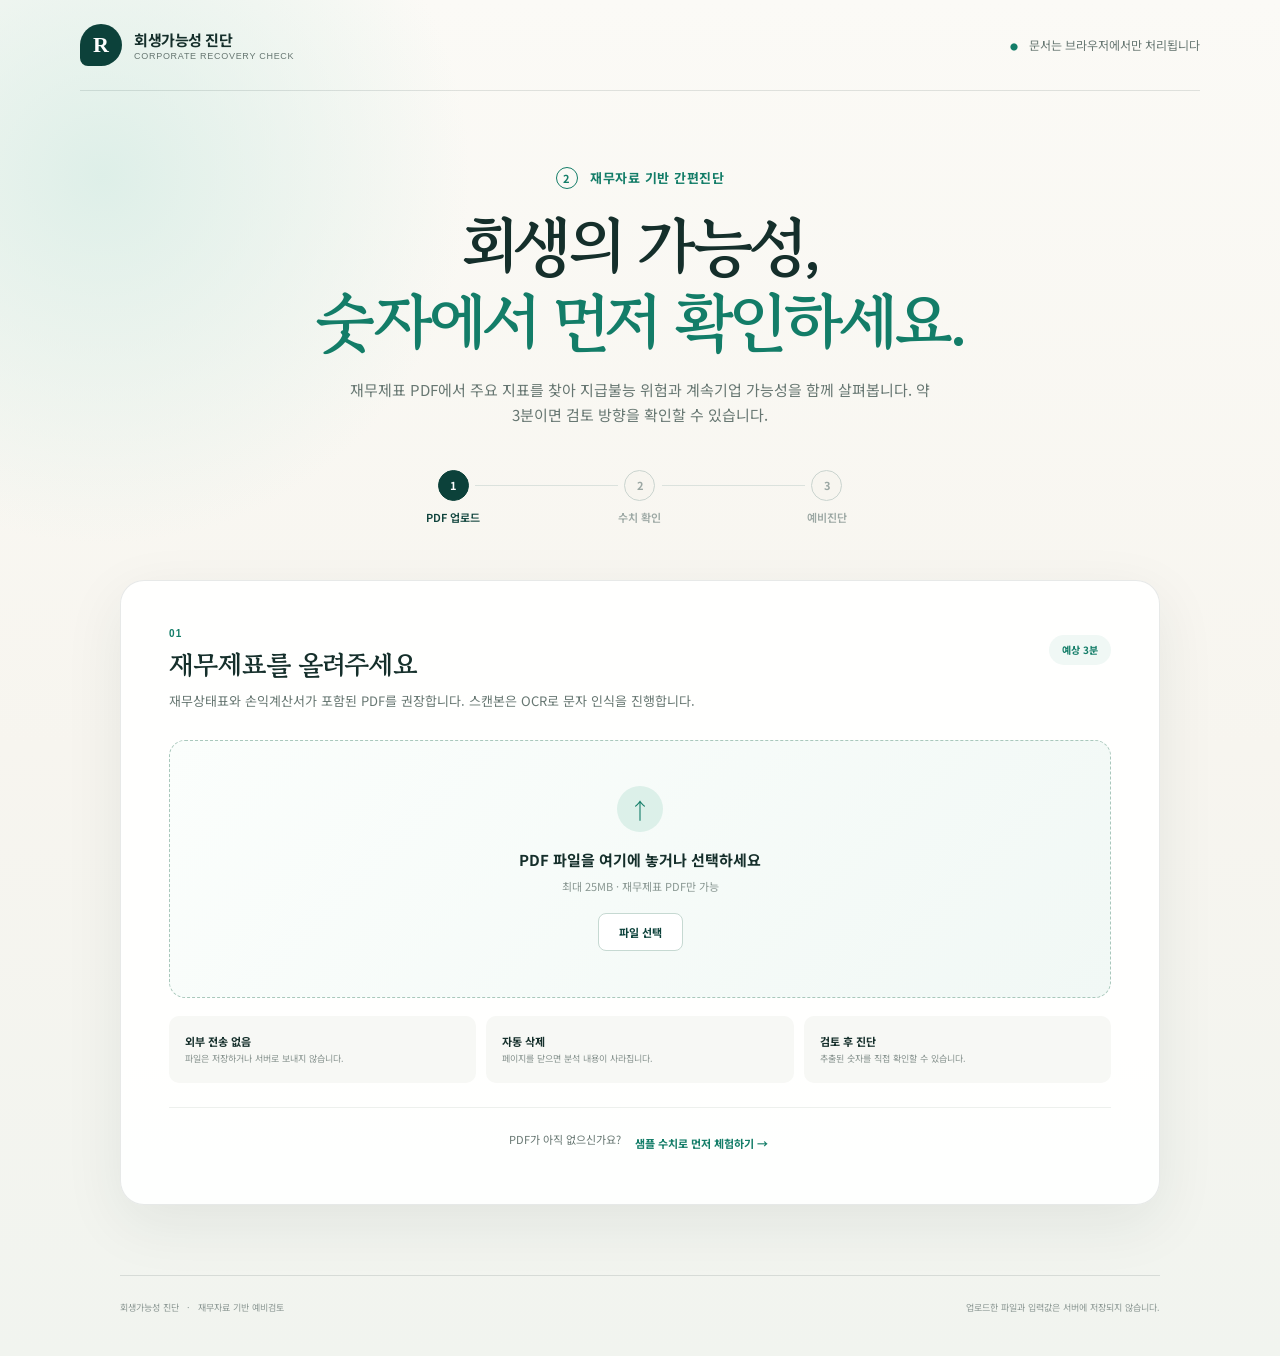
==== index.html @ b312f2a3 "Refresh PDF analyzer cache" ====
<!doctype html>
<html lang="ko">
  <head>
    <meta charset="UTF-8" />
    <meta name="viewport" content="width=device-width, initial-scale=1.0" />
    <meta
      name="description"
      content="재무제표 PDF를 브라우저에서 분석하고 법인회생 검토 필요성을 확인하는 예비진단 도구"
    />
    <meta name="color-scheme" content="light" />
    <title>법인회생 가능성 예비진단</title>
    <link rel="stylesheet" href="./styles.css" />
  </head>
  <body>
    <div class="site-shell">
      <header class="topbar">
        <a class="brand" href="#top" aria-label="법인회생 가능성 예비진단 처음으로">
          <span class="brand-mark" aria-hidden="true">R</span>
          <span>
            <strong>회생가능성 진단</strong>
            <small>Corporate Recovery Check</small>
          </span>
        </a>
        <div class="secure-note"><span aria-hidden="true">●</span> 문서는 브라우저에서만 처리됩니다</div>
      </header>

      <main id="top">
        <section class="hero" aria-labelledby="page-title">
          <div class="eyebrow"><span>2</span> 재무자료 기반 간편진단</div>
          <h1 id="page-title">회생의 가능성,<br /><em>숫자에서 먼저 확인하세요.</em></h1>
          <p>
            재무제표 PDF에서 주요 지표를 찾아 지급불능 위험과 계속기업 가능성을 함께 살펴봅니다.
            약 3분이면 검토 방향을 확인할 수 있습니다.
          </p>
          <ol class="steps" aria-label="진단 단계">
            <li class="active" data-step="1"><b>1</b><span>PDF 업로드</span></li>
            <li data-step="2"><b>2</b><span>수치 확인</span></li>
            <li data-step="3"><b>3</b><span>예비진단</span></li>
          </ol>
        </section>

        <section class="workspace-card" id="upload-section" aria-labelledby="upload-title">
          <div class="section-heading">
            <div>
              <span class="section-number">01</span>
              <h2 id="upload-title">재무제표를 올려주세요</h2>
            <p>재무상태표와 손익계산서가 포함된 PDF를 권장합니다. 스캔본은 OCR로 문자 인식을 진행합니다.</p>
            </div>
            <span class="time-chip">예상 3분</span>
          </div>

          <label class="dropzone" id="dropzone" for="pdf-file">
            <input id="pdf-file" type="file" accept="application/pdf,.pdf" />
            <span class="upload-icon" aria-hidden="true">↑</span>
            <strong>PDF 파일을 여기에 놓거나 선택하세요</strong>
            <span>최대 25MB · 재무제표 PDF만 가능</span>
            <span class="file-button">파일 선택</span>
          </label>

          <div class="upload-status" id="upload-status" role="status" aria-live="polite" hidden>
            <span class="status-icon" aria-hidden="true">✓</span>
            <div>
              <strong id="status-title">파일을 확인했습니다</strong>
              <span id="status-detail"></span>
            </div>
            <button class="text-button" id="remove-file" type="button">다시 선택</button>
          </div>

          <div class="privacy-row">
            <p><b>외부 전송 없음</b><span>파일은 저장하거나 서버로 보내지 않습니다.</span></p>
            <p><b>자동 삭제</b><span>페이지를 닫으면 분석 내용이 사라집니다.</span></p>
            <p><b>검토 후 진단</b><span>추출된 숫자를 직접 확인할 수 있습니다.</span></p>
          </div>

          <div class="sample-row">
            <span>PDF가 아직 없으신가요?</span>
            <button class="link-button" id="sample-button" type="button">샘플 수치로 먼저 체험하기 →</button>
          </div>
        </section>

        <section class="workspace-card verify-card" id="verify-section" aria-labelledby="verify-title" hidden>
          <div class="section-heading">
            <div>
              <span class="section-number">02</span>
              <h2 id="verify-title">추출된 수치를 확인해주세요</h2>
              <p>자동 추출은 표 구조에 따라 오차가 있을 수 있습니다. 결산서와 다른 값은 수정해주세요.</p>
            </div>
            <span class="review-chip">직접 수정 가능</span>
          </div>

          <form id="diagnosis-form">
            <div class="meta-grid">
              <label>
                <span>회사명 <small>(선택)</small></span>
                <input id="company-name" name="companyName" type="text" placeholder="예: 주식회사 새봄" />
              </label>
              <label>
                <span>기준연도</span>
                <input id="fiscal-year" name="fiscalYear" type="number" min="2000" max="2100" />
              </label>
              <label>
                <span>금액 단위</span>
                <select id="amount-unit" name="amountUnit">
                  <option value="1">원</option>
                  <option value="1000">천원</option>
                  <option value="1000000" selected>백만원</option>
                </select>
              </label>
            </div>

            <div class="form-section-title">
              <h3>핵심 재무정보</h3>
              <span>음수는 - 기호로 입력</span>
            </div>
            <div class="metric-grid">
              <label><span>유동자산</span><div class="amount-input"><input name="currentAssets" inputmode="decimal" placeholder="0" /><i>단위 적용</i></div></label>
              <label><span>유동부채</span><div class="amount-input"><input name="currentLiabilities" inputmode="decimal" placeholder="0" /><i>단위 적용</i></div></label>
              <label><span>자산총계</span><div class="amount-input"><input name="totalAssets" inputmode="decimal" placeholder="0" required /><i>단위 적용</i></div></label>
              <label><span>부채총계</span><div class="amount-input"><input name="totalLiabilities" inputmode="decimal" placeholder="0" required /><i>단위 적용</i></div></label>
              <label><span>매출액</span><div class="amount-input"><input name="revenue" inputmode="decimal" placeholder="0" required /><i>단위 적용</i></div></label>
              <label><span>영업이익(손실)</span><div class="amount-input"><input name="operatingProfit" inputmode="decimal" placeholder="0" /><i>단위 적용</i></div></label>
              <label><span>당기순이익(손실)</span><div class="amount-input"><input name="netIncome" inputmode="decimal" placeholder="0" /><i>단위 적용</i></div></label>
              <label><span>현금 및 현금성자산</span><div class="amount-input"><input name="cash" inputmode="decimal" placeholder="0" /><i>단위 적용</i></div></label>
              <label><span>이자비용</span><div class="amount-input"><input name="interestExpense" inputmode="decimal" placeholder="0" /><i>단위 적용</i></div></label>
              <label><span>영업활동 현금흐름</span><div class="amount-input"><input name="operatingCashFlow" inputmode="decimal" placeholder="0" /><i>단위 적용</i></div></label>
            </div>

            <div class="form-section-title situation-title">
              <h3>현재 상황</h3>
              <span>진단의 정확도를 높이는 항목입니다</span>
            </div>
            <div class="situation-grid">
              <fieldset>
                <legend>현재 영업을 계속하고 있나요?</legend>
                <div class="choice-pills">
                  <label><input type="radio" name="businessContinuing" value="yes" checked /><span>예</span></label>
                  <label><input type="radio" name="businessContinuing" value="no" /><span>아니오</span></label>
                </div>
              </fieldset>
              <fieldset>
                <legend>최근 3개월 내 연체가 있나요?</legend>
                <div class="choice-pills">
                  <label><input type="radio" name="arrears" value="no" checked /><span>없음</span></label>
                  <label><input type="radio" name="arrears" value="yes" /><span>있음</span></label>
                </div>
              </fieldset>
              <fieldset>
                <legend>가압류·강제집행이 진행 중인가요?</legend>
                <div class="choice-pills">
                  <label><input type="radio" name="attachment" value="no" checked /><span>아니오</span></label>
                  <label><input type="radio" name="attachment" value="yes" /><span>예</span></label>
                </div>
              </fieldset>
              <fieldset>
                <legend>국세·지방세 체납이 있나요?</legend>
                <div class="choice-pills">
                  <label><input type="radio" name="taxArrears" value="no" checked /><span>없음</span></label>
                  <label><input type="radio" name="taxArrears" value="yes" /><span>있음</span></label>
                </div>
              </fieldset>
            </div>

            <div class="form-actions">
              <p><b>안내</b> 필수값은 자산총계, 부채총계, 매출액입니다.</p>
              <button class="primary-button" type="submit">예비진단 결과 보기 <span>→</span></button>
            </div>
          </form>
        </section>

        <section class="result-section" id="result-section" aria-labelledby="result-title" hidden>
          <div class="result-hero">
            <div class="result-copy">
              <span class="result-kicker" id="result-kicker">예비진단 완료</span>
              <h2 id="result-title">회생절차 검토 가치가 <em>높습니다</em></h2>
              <p id="result-summary"></p>
              <div class="result-flags" id="result-flags"></div>
            </div>
            <div class="score-ring" id="score-ring" aria-label="종합 검토지수">
              <span><b id="fit-score">0</b><i>/ 100</i></span>
              <small>종합 검토지수</small>
            </div>
          </div>

          <div class="result-grid">
            <article class="result-card axis-card">
              <div class="card-title"><span>01</span><h3>진단 축</h3></div>
              <div class="axis-list">
                <div><p><span>지급불능 위험</span><b id="distress-value">0</b></p><i><span id="distress-bar"></span></i></div>
                <div><p><span>계속기업 가능성</span><b id="viability-value">0</b></p><i><span id="viability-bar"></span></i></div>
                <div><p><span>구조조정 여력</span><b id="restructure-value">0</b></p><i><span id="restructure-bar"></span></i></div>
              </div>
            </article>

            <article class="result-card ratio-card">
              <div class="card-title"><span>02</span><h3>핵심 재무비율</h3></div>
              <dl>
                <div><dt>유동비율</dt><dd id="current-ratio">-</dd></div>
                <div><dt>부채비율</dt><dd id="debt-ratio">-</dd></div>
                <div><dt>영업이익률</dt><dd id="operating-margin">-</dd></div>
                <div><dt>이자보상배율</dt><dd id="interest-coverage">-</dd></div>
              </dl>
            </article>

            <article class="result-card findings-card">
              <div class="card-title"><span>03</span><h3>주요 판단 근거</h3></div>
              <ul id="findings-list"></ul>
            </article>
          </div>

          <article class="next-step-card">
            <div>
              <span class="section-number">NEXT</span>
              <h3>지금 준비하면 좋은 자료</h3>
              <p>전문가 상담 전 아래 자료를 정리하면 회생 가능성과 자금계획을 더 빠르게 검토할 수 있습니다.</p>
            </div>
            <ol>
              <li><b>01</b><span><strong>최근 3개년 재무자료</strong>재무제표·부가세 신고자료</span></li>
              <li><b>02</b><span><strong>채권자 및 담보 목록</strong>금융기관·상거래채무·체납</span></li>
              <li><b>03</b><span><strong>향후 13주 자금계획</strong>예상 매출·필수비용·상환일정</span></li>
            </ol>
          </article>

          <div class="result-actions">
            <button class="secondary-button" id="restart-button" type="button">처음부터 다시 진단</button>
            <button class="primary-button" id="print-button" type="button">결과 인쇄·PDF 저장 <span>↗</span></button>
          </div>

          <div class="disclaimer">
            <b>꼭 확인해주세요</b>
            <p>
              본 결과는 입력된 재무정보를 정량 기준으로 해석한 예비진단이며, 법원의 회생절차 개시·인가 가능성을
              보장하거나 법률·회계 자문을 대신하지 않습니다. 실제 신청 전에는 변호사·회계사 등 전문가가 채무구조,
              담보권, 현금흐름, 청산가치와 계속기업가치를 종합 검토해야 합니다.
            </p>
          </div>
        </section>
      </main>

      <footer>
        <p>회생가능성 진단 <span>·</span> 재무자료 기반 예비검토</p>
        <p>업로드한 파일과 입력값은 서버에 저장되지 않습니다.</p>
      </footer>
    </div>

    <script type="module" src="./app.js?v=20260806-2"></script>
  </body>
</html>
---- styles.css ----
@import url("https://fonts.googleapis.com/css2?family=Gowun+Batang:wght@700&family=Noto+Sans+KR:wght@400;500;600;700&display=swap");

:root {
  --ink: #152f2b;
  --deep: #0c413a;
  --green: #137d68;
  --mint: #dcf0e9;
  --mint-light: #f0f8f5;
  --paper: #f7f5ef;
  --white: #fff;
  --line: #dbe2dd;
  --muted: #677772;
  --warm: #d7a461;
  --danger: #c85347;
  --shadow: 0 18px 60px rgba(23, 56, 49, 0.08);
}

* { box-sizing: border-box; }
html { scroll-behavior: smooth; }
body {
  margin: 0;
  color: var(--ink);
  background:
    radial-gradient(circle at 8% 13%, rgba(219, 238, 231, 0.9), transparent 23rem),
    linear-gradient(180deg, #fbfaf6 0%, var(--paper) 55%, #f1f4ef 100%);
  font-family: "Noto Sans KR", system-ui, sans-serif;
  line-height: 1.65;
  -webkit-font-smoothing: antialiased;
}
button, input, select { font: inherit; }
button { color: inherit; }
button, label[for] { -webkit-tap-highlight-color: transparent; }
.site-shell { overflow: hidden; }
.topbar {
  width: min(1120px, calc(100% - 40px));
  margin: 0 auto;
  padding: 24px 0;
  display: flex;
  justify-content: space-between;
  align-items: center;
  border-bottom: 1px solid rgba(21, 47, 43, 0.12);
}
.brand { color: inherit; display: flex; align-items: center; gap: 12px; text-decoration: none; }
.brand-mark {
  width: 42px; height: 42px; display: grid; place-items: center;
  background: var(--deep); color: white; border-radius: 50% 50% 50% 8px;
  font: 700 22px/1 Georgia, serif;
}
.brand strong, .brand small { display: block; }
.brand strong { font-size: 15px; letter-spacing: -0.03em; }
.brand small { margin-top: -2px; color: var(--muted); font: 500 9px/1.2 Arial, sans-serif; letter-spacing: 0.08em; text-transform: uppercase; }
.secure-note { color: var(--muted); font-size: 12px; }
.secure-note span { color: var(--green); font-size: 8px; margin-right: 8px; }
main { width: min(1040px, calc(100% - 40px)); margin: 0 auto; }
.hero { padding: 76px 0 54px; text-align: center; }
.eyebrow { color: var(--green); font-size: 13px; font-weight: 700; letter-spacing: 0.04em; }
.eyebrow span { display: inline-grid; place-items: center; width: 22px; height: 22px; margin-right: 8px; border: 1px solid var(--green); border-radius: 50%; font-size: 11px; }
.hero h1 { margin: 18px 0 20px; font: 700 clamp(38px, 6vw, 64px)/1.18 "Gowun Batang", Georgia, serif; letter-spacing: -0.055em; }
.hero h1 em { color: var(--green); font-style: normal; }
.hero > p { max-width: 620px; margin: 0 auto; color: var(--muted); font-size: 15px; word-break: keep-all; }
.steps { max-width: 560px; margin: 42px auto 0; padding: 0; display: grid; grid-template-columns: repeat(3, 1fr); list-style: none; }
.steps li { position: relative; display: flex; flex-direction: column; align-items: center; gap: 7px; color: #9ba7a3; font-size: 11px; font-weight: 600; }
.steps li:not(:last-child)::after { content: ""; position: absolute; top: 15px; left: calc(50% + 22px); width: calc(100% - 44px); height: 1px; background: var(--line); }
.steps b { width: 31px; height: 31px; z-index: 1; display: grid; place-items: center; border: 1px solid #cad4cf; border-radius: 50%; background: var(--paper); font-size: 11px; }
.steps li.active { color: var(--deep); }
.steps li.active b, .steps li.complete b { border-color: var(--deep); background: var(--deep); color: white; }
.steps li.complete::after { background: var(--green); }
.workspace-card { margin-bottom: 32px; padding: 48px; border: 1px solid rgba(21, 47, 43, 0.1); border-radius: 24px; background: rgba(255,255,255,0.92); box-shadow: var(--shadow); }
.section-heading { margin-bottom: 28px; display: flex; align-items: flex-start; justify-content: space-between; gap: 24px; }
.section-number { display: block; margin-bottom: 8px; color: var(--green); font: 700 10px/1 Arial, sans-serif; letter-spacing: 0.12em; }
.section-heading h2 { margin: 0; font: 700 27px/1.35 "Gowun Batang", Georgia, serif; letter-spacing: -0.04em; }
.section-heading p { margin: 7px 0 0; color: var(--muted); font-size: 13px; }
.time-chip, .review-chip { flex: none; margin-top: 6px; padding: 7px 13px; border-radius: 999px; color: var(--green); background: var(--mint-light); font-size: 10px; font-weight: 700; }
.dropzone { min-height: 258px; display: flex; flex-direction: column; align-items: center; justify-content: center; border: 1.5px dashed #a9c8bc; border-radius: 16px; background: linear-gradient(135deg, #fbfefc, #f1f8f5); cursor: pointer; transition: .2s ease; }
.dropzone:hover, .dropzone.dragging { border-color: var(--green); background: var(--mint-light); transform: translateY(-2px); }
.dropzone input { position: absolute; width: 1px; height: 1px; opacity: 0; }
.upload-icon { width: 46px; height: 46px; display: grid; place-items: center; margin-bottom: 16px; border-radius: 50%; color: var(--green); background: var(--mint); font-size: 22px; font-weight: 300; }
.dropzone strong { font-size: 15px; }
.dropzone > span:nth-of-type(2) { margin-top: 4px; color: #899792; font-size: 11px; }
.file-button { margin-top: 18px; padding: 9px 20px; border: 1px solid #c6d9d2; border-radius: 8px; background: white; color: var(--deep); font-size: 11px; font-weight: 700; }
.upload-status { min-height: 86px; padding: 18px 20px; display: flex; align-items: center; gap: 14px; border: 1px solid #bad7cc; border-radius: 14px; background: var(--mint-light); }
.status-icon { width: 34px; height: 34px; display: grid; place-items: center; flex: none; border-radius: 50%; background: var(--green); color: white; }
.upload-status div { min-width: 0; flex: 1; }
.upload-status strong, .upload-status span { display: block; }
.upload-status strong { font-size: 13px; }
.upload-status span { overflow: hidden; margin-top: 2px; color: var(--muted); font-size: 11px; text-overflow: ellipsis; white-space: nowrap; }
.text-button, .link-button { padding: 4px; border: 0; background: transparent; cursor: pointer; font-size: 11px; font-weight: 700; }
.text-button { color: var(--muted); text-decoration: underline; }
.link-button { color: var(--green); }
.privacy-row { margin-top: 18px; display: grid; grid-template-columns: repeat(3, 1fr); gap: 10px; }
.privacy-row p { margin: 0; padding: 16px; border-radius: 10px; background: #f7f8f5; }
.privacy-row b, .privacy-row span { display: block; }
.privacy-row b { font-size: 11px; }
.privacy-row span { margin-top: 2px; color: #84908c; font-size: 9px; }
.sample-row { margin-top: 24px; padding-top: 22px; display: flex; justify-content: center; gap: 10px; border-top: 1px solid #edf0ed; color: var(--muted); font-size: 11px; }
.verify-card { padding-bottom: 38px; }
.meta-grid { display: grid; grid-template-columns: 1.5fr .7fr .8fr; gap: 14px; }
form label > span, .meta-grid label > span { display: block; margin-bottom: 7px; font-size: 11px; font-weight: 700; }
form label small { color: #a1aaa6; font-weight: 400; }
input[type="text"], input[type="number"], input[inputmode="decimal"], select { width: 100%; height: 46px; padding: 0 13px; border: 1px solid var(--line); border-radius: 9px; outline: none; background: white; color: var(--ink); font-size: 13px; transition: .15s ease; }
input:focus, select:focus { border-color: var(--green); box-shadow: 0 0 0 3px rgba(19,125,104,.1); }
.form-section-title { margin: 34px 0 16px; display: flex; align-items: baseline; justify-content: space-between; border-bottom: 1px solid #e9eeea; }
.form-section-title h3 { margin: 0 0 11px; font-size: 14px; }
.form-section-title span { color: #8d9995; font-size: 9px; }
.metric-grid { display: grid; grid-template-columns: repeat(2, 1fr); gap: 13px 18px; }
.amount-input { position: relative; }
.amount-input input { padding-right: 64px; text-align: right; }
.amount-input i { position: absolute; top: 15px; right: 11px; color: #9ba6a2; font-size: 8px; font-style: normal; pointer-events: none; }
.situation-title { margin-top: 38px; }
.situation-grid { display: grid; grid-template-columns: repeat(2, 1fr); gap: 12px; }
fieldset { margin: 0; padding: 15px 16px; border: 1px solid var(--line); border-radius: 11px; }
legend { padding: 0 5px; font-size: 10px; font-weight: 700; }
.choice-pills { display: grid; grid-template-columns: repeat(2, 1fr); gap: 7px; }
.choice-pills label { cursor: pointer; }
.choice-pills input { position: absolute; opacity: 0; pointer-events: none; }
.choice-pills span { margin: 0; padding: 7px 10px; border-radius: 7px; background: #f4f6f3; color: var(--muted); font-size: 9px; text-align: center; }
.choice-pills input:checked + span { background: var(--mint); color: var(--deep); box-shadow: inset 0 0 0 1px #a8cfc0; }
.form-actions { margin-top: 32px; padding-top: 24px; display: flex; align-items: center; justify-content: space-between; gap: 20px; border-top: 1px solid #e8ece9; }
.form-actions p { margin: 0; color: var(--muted); font-size: 9px; }
.form-actions p b { color: var(--green); margin-right: 5px; }
.primary-button, .secondary-button { min-height: 48px; padding: 0 24px; border-radius: 9px; cursor: pointer; font-size: 12px; font-weight: 700; transition: .18s ease; }
.primary-button { border: 0; background: var(--deep); color: white; box-shadow: 0 8px 20px rgba(12,65,58,.18); }
.primary-button:hover { background: #07564b; transform: translateY(-1px); }
.primary-button span { margin-left: 10px; }
.secondary-button { border: 1px solid #bdcac5; background: white; color: var(--deep); }
.result-section { margin: 64px 0 40px; }
.result-hero { min-height: 340px; padding: 55px 66px; display: flex; align-items: center; justify-content: space-between; gap: 36px; border-radius: 24px 24px 0 0; background: var(--deep); color: white; box-shadow: var(--shadow); }
.result-copy { max-width: 590px; }
.result-kicker { color: #91cdbd; font-size: 10px; font-weight: 700; letter-spacing: .12em; }
.result-copy h2 { margin: 13px 0 14px; font: 700 clamp(30px, 5vw, 45px)/1.3 "Gowun Batang", Georgia, serif; letter-spacing: -.045em; }
.result-copy h2 em { color: #9ed9c7; font-style: normal; }
.result-copy > p { margin: 0; color: #c6d9d4; font-size: 13px; word-break: keep-all; }
.result-flags { margin-top: 20px; display: flex; flex-wrap: wrap; gap: 7px; }
.result-flags span { padding: 6px 10px; border: 1px solid rgba(255,255,255,.18); border-radius: 999px; color: #e2eeeb; font-size: 9px; }
.score-ring { --score: 0; position: relative; width: 152px; height: 152px; display: grid; place-items: center; flex: none; border-radius: 50%; background: conic-gradient(#9ed9c7 calc(var(--score) * 1%), rgba(255,255,255,.12) 0); }
.score-ring::before { content: ""; position: absolute; inset: 10px; border-radius: 50%; background: var(--deep); }
.score-ring span, .score-ring small { position: absolute; z-index: 1; }
.score-ring span { top: 49px; }
.score-ring b { font: 700 36px/1 Arial, sans-serif; }
.score-ring i { color: #9bb8b1; font-size: 10px; font-style: normal; }
.score-ring small { bottom: 37px; color: #9bb8b1; font-size: 8px; }
.result-grid { display: grid; grid-template-columns: 1.1fr .9fr 1.2fr; border: 1px solid var(--line); border-top: 0; border-radius: 0 0 20px 20px; background: white; overflow: hidden; }
.result-card { min-height: 285px; padding: 32px; }
.result-card + .result-card { border-left: 1px solid var(--line); }
.card-title { display: flex; align-items: center; gap: 10px; margin-bottom: 27px; }
.card-title > span { color: var(--green); font: 700 9px/1 Arial, sans-serif; }
.card-title h3 { margin: 0; font-size: 13px; }
.axis-list { display: grid; gap: 20px; }
.axis-list p { margin: 0 0 6px; display: flex; justify-content: space-between; font-size: 10px; }
.axis-list p b { font-size: 11px; }
.axis-list > div > i { height: 5px; display: block; overflow: hidden; border-radius: 999px; background: #edf1ee; }
.axis-list > div > i span { width: 0; height: 100%; display: block; border-radius: inherit; background: var(--green); transition: width .65s ease; }
.ratio-card dl { margin: 0; }
.ratio-card dl div { padding: 10px 0; display: flex; align-items: baseline; justify-content: space-between; border-bottom: 1px solid #edf0ed; }
.ratio-card dt { color: var(--muted); font-size: 9px; }
.ratio-card dd { margin: 0; font: 700 13px/1 Arial, sans-serif; }
.findings-card ul { margin: 0; padding: 0; display: grid; gap: 13px; list-style: none; }
.findings-card li { position: relative; padding-left: 19px; color: var(--muted); font-size: 10px; line-height: 1.55; word-break: keep-all; }
.findings-card li::before { content: ""; position: absolute; top: 6px; left: 0; width: 8px; height: 8px; border-radius: 50%; background: var(--mint); box-shadow: inset 0 0 0 2px var(--green); }
.findings-card li.risk::before { background: #f7dfdb; box-shadow: inset 0 0 0 2px var(--danger); }
.next-step-card { margin-top: 24px; padding: 34px 40px; display: grid; grid-template-columns: .9fr 1.4fr; gap: 36px; align-items: center; border: 1px solid #d9e5df; border-radius: 16px; background: var(--mint-light); }
.next-step-card h3 { margin: 0; font: 700 21px/1.4 "Gowun Batang", Georgia, serif; }
.next-step-card p { margin: 7px 0 0; color: var(--muted); font-size: 9px; }
.next-step-card ol { margin: 0; padding: 0; display: grid; grid-template-columns: repeat(3, 1fr); gap: 8px; list-style: none; }
.next-step-card li { min-height: 96px; padding: 14px; border-radius: 10px; background: white; }
.next-step-card li > b { display: block; margin-bottom: 9px; color: var(--green); font: 700 8px/1 Arial, sans-serif; }
.next-step-card li strong, .next-step-card li span { display: block; }
.next-step-card li strong { margin-bottom: 2px; font-size: 9px; }
.next-step-card li span { color: var(--muted); font-size: 8px; }
.result-actions { margin-top: 22px; display: flex; justify-content: flex-end; gap: 9px; }
.disclaimer { margin-top: 26px; padding: 18px 22px; display: flex; align-items: flex-start; gap: 18px; border-top: 1px solid #dfe5e1; color: #7c8884; }
.disclaimer b { flex: none; color: var(--ink); font-size: 9px; }
.disclaimer p { margin: 0; font-size: 8px; line-height: 1.8; }
footer { width: min(1040px, calc(100% - 40px)); margin: 70px auto 0; padding: 25px 0 40px; display: flex; justify-content: space-between; border-top: 1px solid rgba(21,47,43,.12); color: #8a9692; font-size: 9px; }
footer p { margin: 0; } footer span { margin: 0 5px; }
[hidden] { display: none !important; }

@media (max-width: 800px) {
  .workspace-card { padding: 32px 24px; }
  .privacy-row { grid-template-columns: 1fr; }
  .meta-grid { grid-template-columns: 1fr 1fr; }
  .meta-grid label:first-child { grid-column: 1 / -1; }
  .result-hero { padding: 42px 34px; }
  .result-grid { grid-template-columns: 1fr; }
  .result-card { min-height: 0; }
  .result-card + .result-card { border-left: 0; border-top: 1px solid var(--line); }
  .next-step-card { grid-template-columns: 1fr; }
}

@media (max-width: 560px) {
  .topbar, main, footer { width: min(100% - 28px, 1040px); }
  .topbar { padding: 17px 0; }
  .secure-note { display: none; }
  .hero { padding: 52px 0 36px; }
  .hero h1 { font-size: 37px; }
  .hero > p { font-size: 13px; }
  .steps { margin-top: 32px; }
  .workspace-card { padding: 28px 18px; border-radius: 17px; }
  .section-heading { display: block; }
  .time-chip, .review-chip { display: inline-block; margin-top: 13px; }
  .dropzone { min-height: 235px; padding: 20px; text-align: center; }
  .sample-row { display: block; text-align: center; }
  .sample-row span, .sample-row button { display: block; margin: 4px auto; }
  .meta-grid, .metric-grid, .situation-grid { grid-template-columns: 1fr; }
  .meta-grid label:first-child { grid-column: auto; }
  .form-section-title { display: block; }
  .form-section-title span { display: block; margin: -6px 0 10px; }
  .form-actions { display: block; }
  .form-actions .primary-button { width: 100%; margin-top: 18px; }
  .result-section { margin-top: 45px; }
  .result-hero { padding: 38px 25px; display: block; border-radius: 17px 17px 0 0; }
  .score-ring { width: 132px; height: 132px; margin: 30px auto 0; }
  .score-ring span { top: 41px; }
  .score-ring small { bottom: 30px; }
  .next-step-card { padding: 26px 21px; }
  .next-step-card ol { grid-template-columns: 1fr; }
  .result-actions { flex-direction: column-reverse; }
  .result-actions button { width: 100%; }
  .disclaimer { display: block; }
  .disclaimer p { margin-top: 6px; }
  footer { display: block; text-align: center; }
  footer p + p { margin-top: 4px; }
}

@media print {
  body { background: white; }
  .topbar, .hero, #upload-section, #verify-section, .result-actions, footer { display: none !important; }
  main { width: 100%; }
  .result-section { margin: 0; }
  .result-hero, .result-card, .next-step-card { break-inside: avoid; }
  .result-hero { print-color-adjust: exact; -webkit-print-color-adjust: exact; }
}
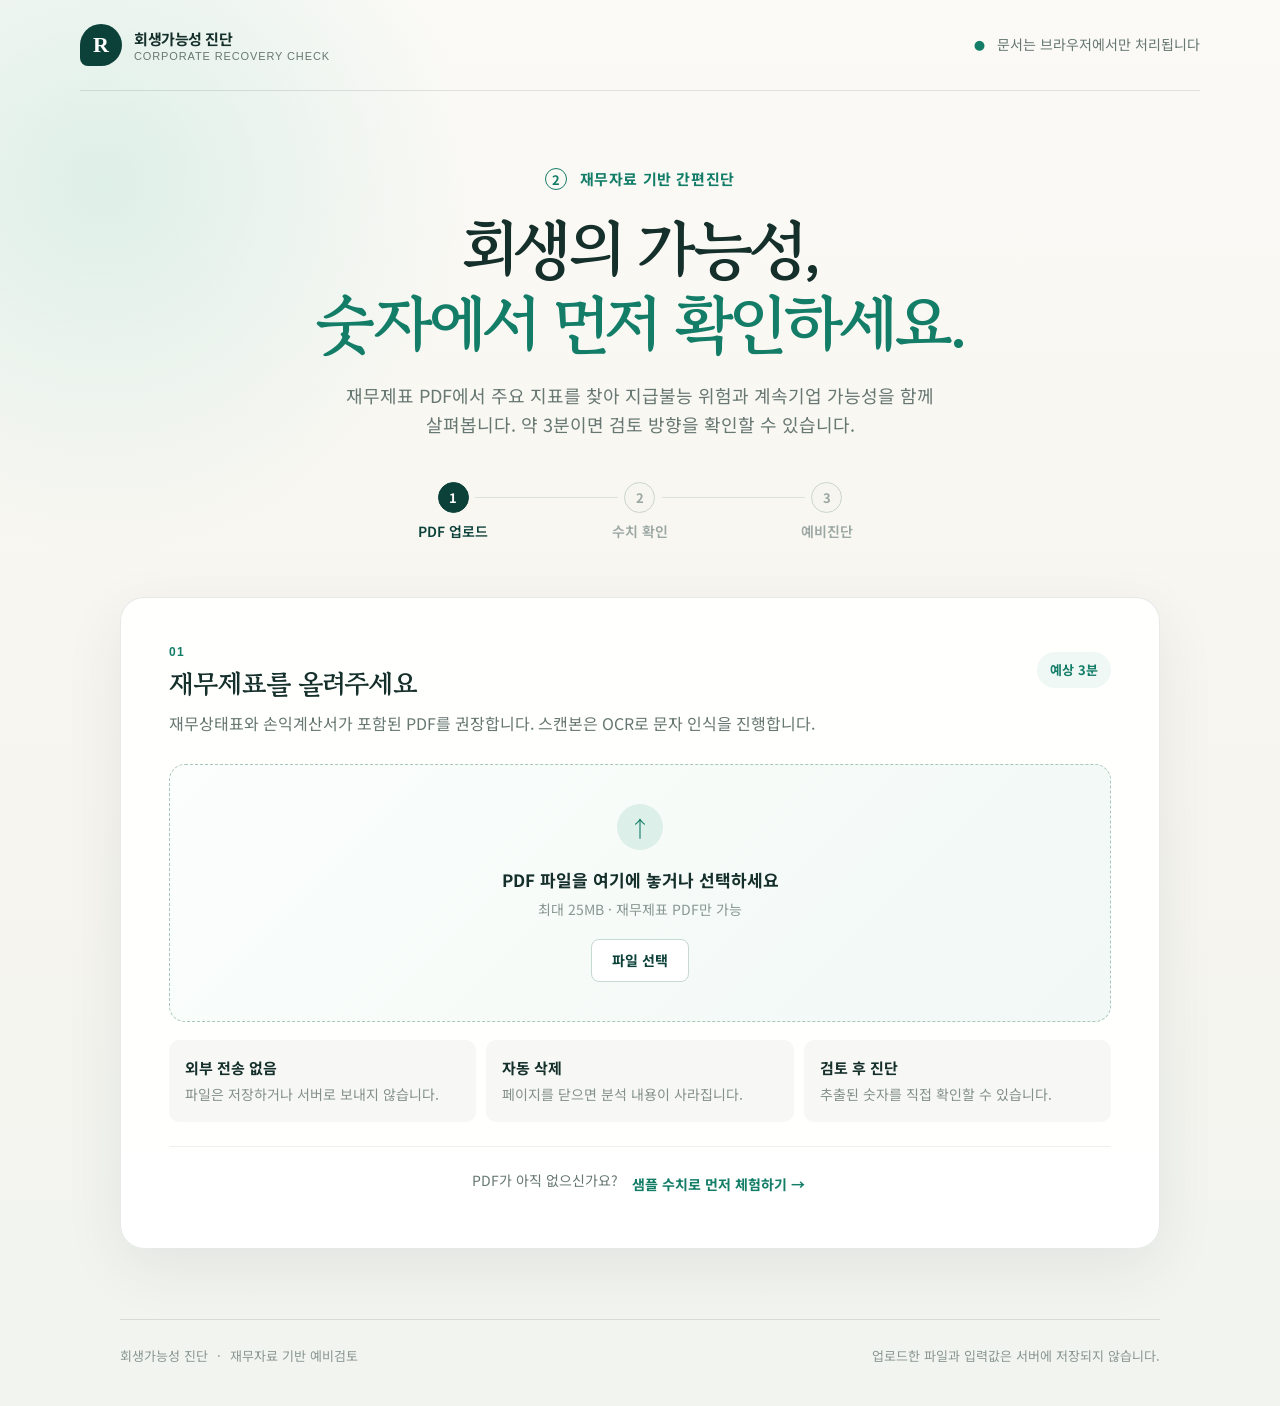
==== commit 012d46c3: "Refresh interface asset cache" ====
--- a/index.html
+++ b/index.html
@@ -9,7 +9,7 @@
     />
     <meta name="color-scheme" content="light" />
     <title>법인회생 가능성 예비진단</title>
-    <link rel="stylesheet" href="./styles.css" />
+    <link rel="stylesheet" href="./styles.css?v=20260806-6" />
   </head>
   <body>
     <div class="site-shell">
@@ -242,6 +242,6 @@
       </footer>
     </div>
 
-    <script type="module" src="./app.js?v=20260806-2"></script>
+    <script type="module" src="./app.js?v=20260806-6"></script>
   </body>
 </html>
--- a/styles.css
+++ b/styles.css
@@ -222,6 +222,56 @@
   footer p + p { margin-top: 4px; }
 }
 
+/* Keep headings as designed while making all supporting content easier to read. */
+body { font-size: 16px; }
+.brand small { font-size: 11px; }
+.secure-note { font-size: 14px; }
+.secure-note span { font-size: 11px; }
+.eyebrow { font-size: 15px; }
+.eyebrow span { font-size: 13px; }
+.hero > p { font-size: 18px; }
+.steps li { font-size: 14px; }
+.steps b { font-size: 13px; }
+.section-number { font-size: 12px; }
+.section-heading p { font-size: 16px; }
+.time-chip, .review-chip { font-size: 13px; }
+.dropzone strong { font-size: 17px; }
+.dropzone > span:nth-of-type(2) { font-size: 14px; }
+.file-button { font-size: 14px; }
+.upload-status strong { font-size: 16px; }
+.upload-status span { font-size: 14px; }
+.text-button, .link-button { font-size: 14px; }
+.privacy-row b { font-size: 15px; }
+.privacy-row span { font-size: 14px; }
+.sample-row { font-size: 14px; }
+form label > span, .meta-grid label > span { font-size: 15px; }
+input[type="text"], input[type="number"], input[inputmode="decimal"], select { font-size: 16px; }
+.form-section-title span { font-size: 13px; }
+.amount-input input { padding-right: 84px; font-variant-numeric: tabular-nums; }
+.amount-input i { top: 13px; font-size: 12px; }
+legend { font-size: 14px; }
+.choice-pills span { font-size: 14px; }
+.form-actions p { font-size: 13px; }
+.primary-button, .secondary-button { font-size: 15px; }
+.result-kicker { font-size: 13px; }
+.result-copy > p { font-size: 16px; }
+.result-flags span { font-size: 13px; }
+.score-ring i { font-size: 12px; }
+.score-ring small { font-size: 11px; }
+.card-title > span { font-size: 11px; }
+.axis-list p { font-size: 14px; }
+.axis-list p b { font-size: 14px; }
+.ratio-card dt { font-size: 13px; }
+.ratio-card dd { font-size: 16px; }
+.findings-card li { font-size: 14px; }
+.next-step-card p { font-size: 14px; }
+.next-step-card li > b { font-size: 10px; }
+.next-step-card li strong { font-size: 14px; }
+.next-step-card li span { font-size: 13px; }
+.disclaimer b { font-size: 13px; }
+.disclaimer p { font-size: 13px; }
+footer { font-size: 13px; }
+
 @media print {
   body { background: white; }
   .topbar, .hero, #upload-section, #verify-section, .result-actions, footer { display: none !important; }
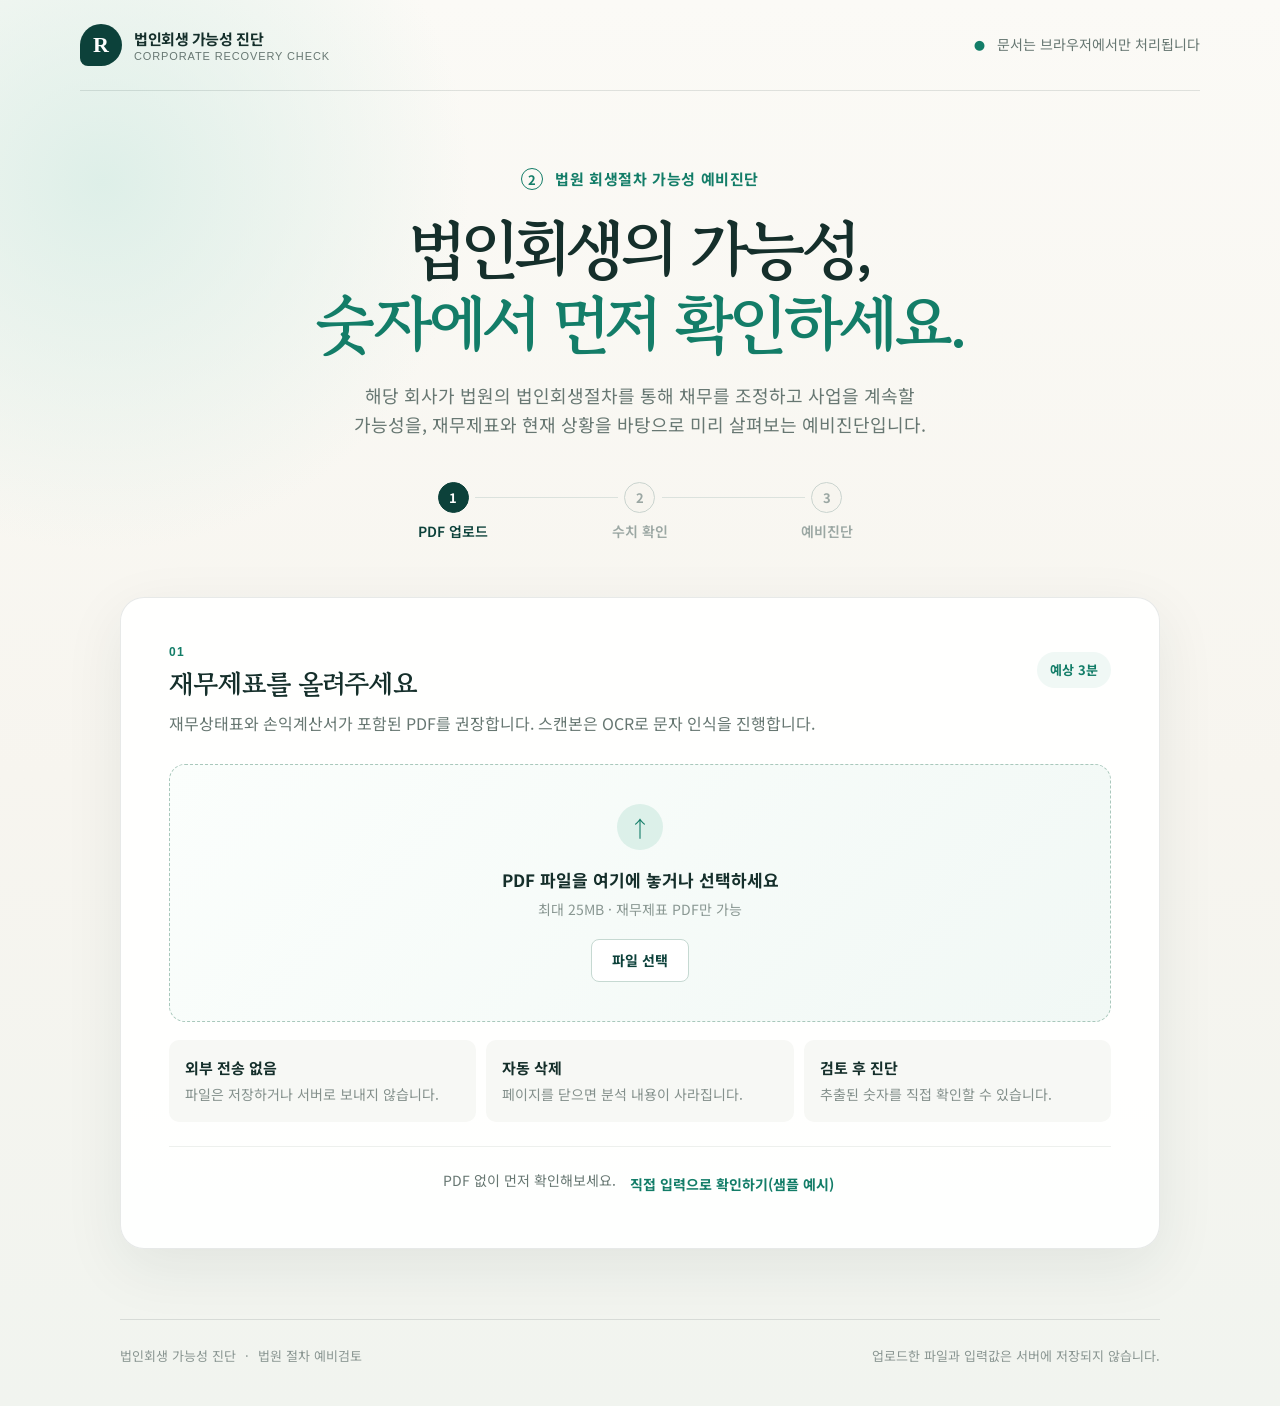
==== commit a365368d: "Clarify corporate recovery preliminary diagnosis" ====
--- a/index.html
+++ b/index.html
@@ -9,7 +9,7 @@
     />
     <meta name="color-scheme" content="light" />
     <title>법인회생 가능성 예비진단</title>
-    <link rel="stylesheet" href="./styles.css?v=20260806-6" />
+    <link rel="stylesheet" href="./styles.css?v=20260806-7" />
   </head>
   <body>
     <div class="site-shell">
@@ -17,7 +17,7 @@
         <a class="brand" href="#top" aria-label="법인회생 가능성 예비진단 처음으로">
           <span class="brand-mark" aria-hidden="true">R</span>
           <span>
-            <strong>회생가능성 진단</strong>
+            <strong>법인회생 가능성 진단</strong>
             <small>Corporate Recovery Check</small>
           </span>
         </a>
@@ -26,11 +26,11 @@
 
       <main id="top">
         <section class="hero" aria-labelledby="page-title">
-          <div class="eyebrow"><span>2</span> 재무자료 기반 간편진단</div>
-          <h1 id="page-title">회생의 가능성,<br /><em>숫자에서 먼저 확인하세요.</em></h1>
+          <div class="eyebrow"><span>2</span> 법원 회생절차 가능성 예비진단</div>
+          <h1 id="page-title">법인회생의 가능성,<br /><em>숫자에서 먼저 확인하세요.</em></h1>
           <p>
-            재무제표 PDF에서 주요 지표를 찾아 지급불능 위험과 계속기업 가능성을 함께 살펴봅니다.
-            약 3분이면 검토 방향을 확인할 수 있습니다.
+            해당 회사가 법원의 법인회생절차를 통해 채무를 조정하고 사업을 계속할 가능성을,
+            재무제표와 현재 상황을 바탕으로 미리 살펴보는 예비진단입니다.
           </p>
           <ol class="steps" aria-label="진단 단계">
             <li class="active" data-step="1"><b>1</b><span>PDF 업로드</span></li>
@@ -73,8 +73,8 @@
           </div>
 
           <div class="sample-row">
-            <span>PDF가 아직 없으신가요?</span>
-            <button class="link-button" id="sample-button" type="button">샘플 수치로 먼저 체험하기 →</button>
+            <span>PDF 없이 먼저 확인해보세요.</span>
+            <button class="link-button" id="sample-button" type="button">직접 입력으로 확인하기(샘플 예시)</button>
           </div>
         </section>
 
@@ -171,7 +171,7 @@
           <div class="result-hero">
             <div class="result-copy">
               <span class="result-kicker" id="result-kicker">예비진단 완료</span>
-              <h2 id="result-title">회생절차 검토 가치가 <em>높습니다</em></h2>
+              <h2 id="result-title">법인회생절차를 <em>구체적으로 검토할 단계입니다</em></h2>
               <p id="result-summary"></p>
               <div class="result-flags" id="result-flags"></div>
             </div>
@@ -207,11 +207,36 @@
             </article>
           </div>
 
+          <article class="interpretation-card" aria-labelledby="interpretation-title">
+            <div class="interpretation-heading">
+              <span class="section-number">RESULT GUIDE</span>
+              <h3 id="interpretation-title">이 결과를 이렇게 해석하세요</h3>
+              <p>점수만 보지 말고 현재 위기, 영업 지속성, 법원 절차 검토 요소를 함께 확인해야 합니다.</p>
+            </div>
+            <div class="interpretation-grid">
+              <section>
+                <b>01</b>
+                <strong>종합지수의 의미</strong>
+                <p id="result-score-explanation"></p>
+              </section>
+              <section>
+                <b>02</b>
+                <strong>재무수치의 의미</strong>
+                <p id="result-financial-explanation"></p>
+              </section>
+              <section>
+                <b>03</b>
+                <strong>법원 절차 관점</strong>
+                <p id="result-procedure-explanation"></p>
+              </section>
+            </div>
+          </article>
+
           <article class="next-step-card">
             <div>
               <span class="section-number">NEXT</span>
               <h3>지금 준비하면 좋은 자료</h3>
-              <p>전문가 상담 전 아래 자료를 정리하면 회생 가능성과 자금계획을 더 빠르게 검토할 수 있습니다.</p>
+              <p>전문가 상담 전 아래 자료를 정리하면 법인회생절차의 검토 가능성과 자금계획을 더 구체적으로 살펴볼 수 있습니다.</p>
             </div>
             <ol>
               <li><b>01</b><span><strong>최근 3개년 재무자료</strong>재무제표·부가세 신고자료</span></li>
@@ -228,20 +253,21 @@
           <div class="disclaimer">
             <b>꼭 확인해주세요</b>
             <p>
-              본 결과는 입력된 재무정보를 정량 기준으로 해석한 예비진단이며, 법원의 회생절차 개시·인가 가능성을
-              보장하거나 법률·회계 자문을 대신하지 않습니다. 실제 신청 전에는 변호사·회계사 등 전문가가 채무구조,
-              담보권, 현금흐름, 청산가치와 계속기업가치를 종합 검토해야 합니다.
+              본 결과는 입력된 재무정보와 회사 현황을 바탕으로 해당 법인이 법원의 법인회생절차를 검토할 필요성과
+              기초적인 가능성을 미리 살펴보는 예비진단입니다. 종합 검토지수는 법원의 개시·인가 확률이 아니며,
+              법원의 판단을 보장하거나 법률·회계 자문을 대신하지 않습니다. 실제 신청 전에는 변호사·회계사 등
+              전문가가 채무구조, 담보권, 현금흐름, 청산가치, 계속기업가치와 회생계획 수행 가능성을 종합 검토해야 합니다.
             </p>
           </div>
         </section>
       </main>
 
       <footer>
-        <p>회생가능성 진단 <span>·</span> 재무자료 기반 예비검토</p>
+        <p>법인회생 가능성 진단 <span>·</span> 법원 절차 예비검토</p>
         <p>업로드한 파일과 입력값은 서버에 저장되지 않습니다.</p>
       </footer>
     </div>
 
-    <script type="module" src="./app.js?v=20260806-6"></script>
+    <script type="module" src="./app.js?v=20260806-7"></script>
   </body>
 </html>
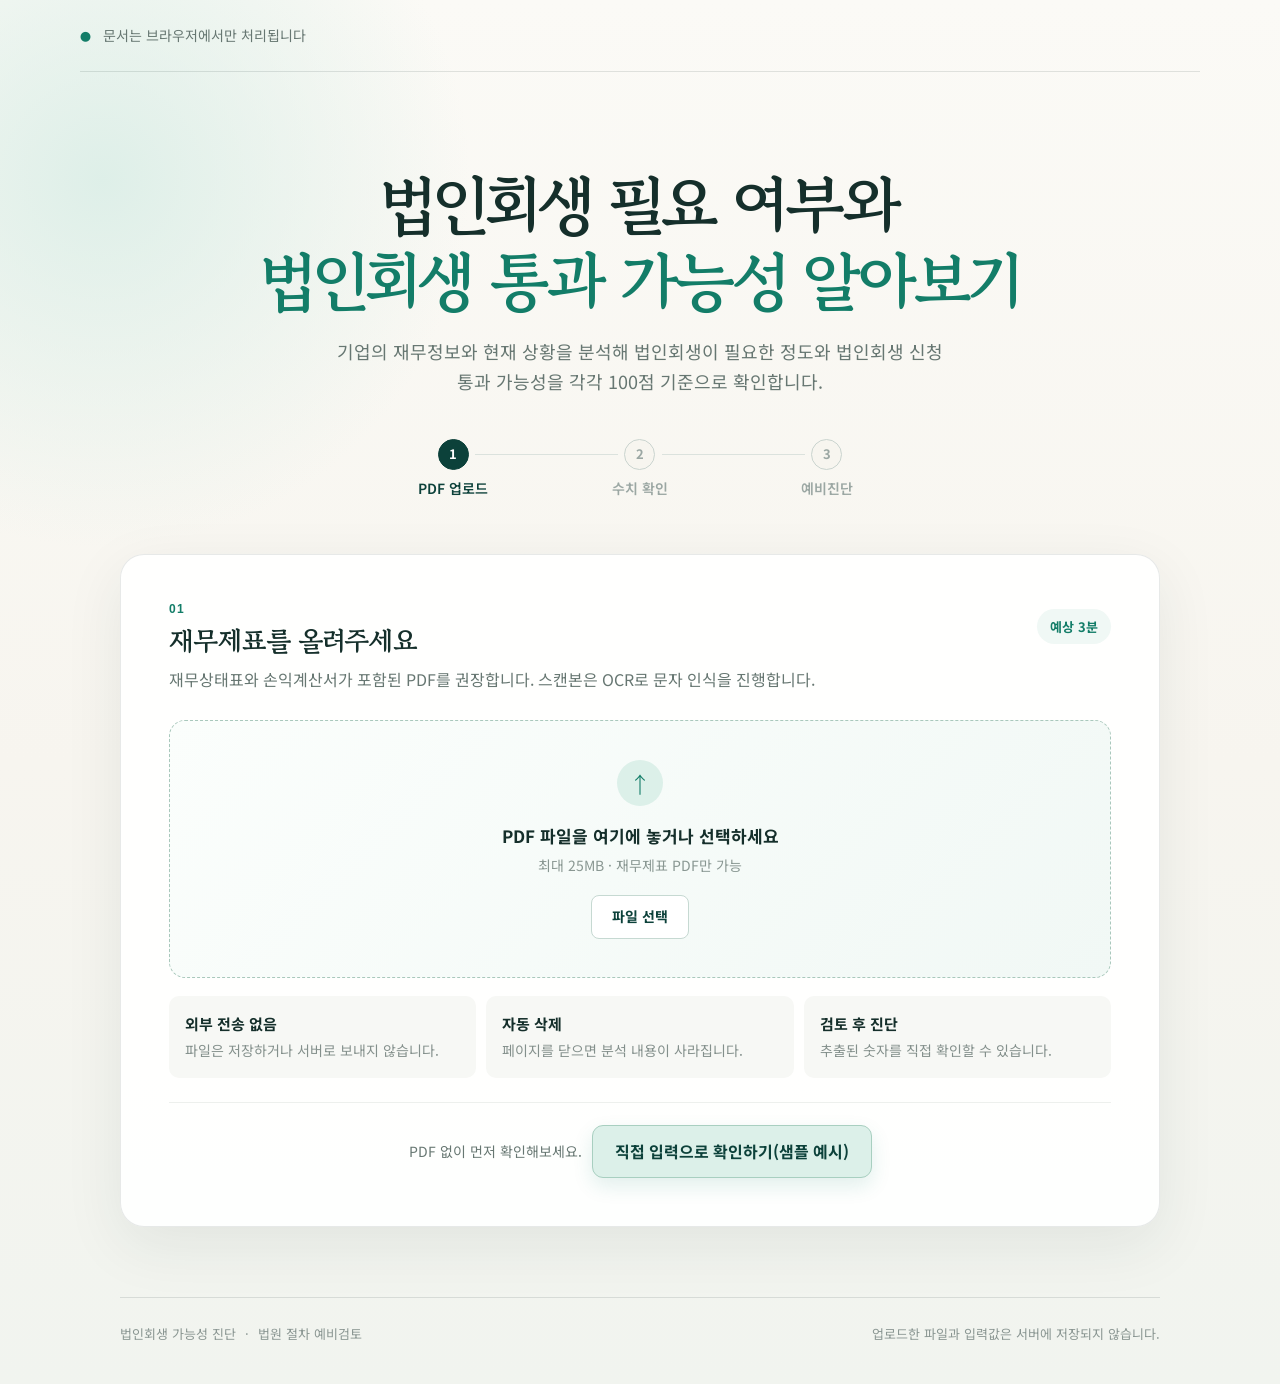
==== commit 0b91ec9a: "Update recovery diagnosis title and dual score layout" ====
--- a/index.html
+++ b/index.html
@@ -5,32 +5,24 @@
     <meta name="viewport" content="width=device-width, initial-scale=1.0" />
     <meta
       name="description"
-      content="재무제표 PDF를 브라우저에서 분석하고 법인회생 검토 필요성을 확인하는 예비진단 도구"
+      content="재무제표 PDF와 기업 현황을 분석해 법인회생 필요성과 신청 통과 가능성을 점수로 확인하는 예비진단 도구"
     />
     <meta name="color-scheme" content="light" />
     <title>법인회생 가능성 예비진단</title>
-    <link rel="stylesheet" href="./styles.css?v=20260806-7" />
+    <link rel="stylesheet" href="./styles.css?v=20260806-8" />
   </head>
   <body>
     <div class="site-shell">
       <header class="topbar">
-        <a class="brand" href="#top" aria-label="법인회생 가능성 예비진단 처음으로">
-          <span class="brand-mark" aria-hidden="true">R</span>
-          <span>
-            <strong>법인회생 가능성 진단</strong>
-            <small>Corporate Recovery Check</small>
-          </span>
-        </a>
         <div class="secure-note"><span aria-hidden="true">●</span> 문서는 브라우저에서만 처리됩니다</div>
       </header>
 
       <main id="top">
         <section class="hero" aria-labelledby="page-title">
-          <div class="eyebrow"><span>2</span> 법원 회생절차 가능성 예비진단</div>
-          <h1 id="page-title">법인회생의 가능성,<br /><em>숫자에서 먼저 확인하세요.</em></h1>
+          <h1 id="page-title">법인회생 필요 여부와<br /><em>법인회생 통과 가능성 알아보기</em></h1>
           <p>
-            해당 회사가 법원의 법인회생절차를 통해 채무를 조정하고 사업을 계속할 가능성을,
-            재무제표와 현재 상황을 바탕으로 미리 살펴보는 예비진단입니다.
+            기업의 재무정보와 현재 상황을 분석해 법인회생이 필요한 정도와
+            법인회생 신청 통과 가능성을 각각 100점 기준으로 확인합니다.
           </p>
           <ol class="steps" aria-label="진단 단계">
             <li class="active" data-step="1"><b>1</b><span>PDF 업로드</span></li>
@@ -171,13 +163,19 @@
           <div class="result-hero">
             <div class="result-copy">
               <span class="result-kicker" id="result-kicker">예비진단 완료</span>
-              <h2 id="result-title">법인회생절차를 <em>구체적으로 검토할 단계입니다</em></h2>
+              <h2 id="result-title">법인회생 필요성이 높고 <em>신청 통과 가능성도 있습니다</em></h2>
               <p id="result-summary"></p>
               <div class="result-flags" id="result-flags"></div>
             </div>
-            <div class="score-ring" id="score-ring" aria-label="종합 검토지수">
-              <span><b id="fit-score">0</b><i>/ 100</i></span>
-              <small>종합 검토지수</small>
+            <div class="score-panel" aria-label="법인회생 점수 결과">
+              <div class="score-ring need-score-ring" id="need-score-ring" aria-label="법인회생 필요성 점수">
+                <span><b id="need-score">0</b><i>/ 100</i></span>
+                <small>법인회생 필요성</small>
+              </div>
+              <div class="score-ring pass-score-ring" id="pass-score-ring" aria-label="법인회생 신청 통과 가능성 점수">
+                <span><b id="pass-score">0</b><i>/ 100</i></span>
+                <small>신청 통과 가능성</small>
+              </div>
             </div>
           </div>
 
@@ -216,17 +214,22 @@
             <div class="interpretation-grid">
               <section>
                 <b>01</b>
-                <strong>종합지수의 의미</strong>
-                <p id="result-score-explanation"></p>
+                <strong>법인회생 필요성</strong>
+                <p id="result-need-explanation"></p>
               </section>
               <section>
                 <b>02</b>
-                <strong>재무수치의 의미</strong>
+                <strong>신청 통과 가능성</strong>
+                <p id="result-pass-explanation"></p>
+              </section>
+              <section>
+                <b>03</b>
+                <strong>재무수치의 근거</strong>
                 <p id="result-financial-explanation"></p>
               </section>
               <section>
-                <b>03</b>
-                <strong>법원 절차 관점</strong>
+                <b>04</b>
+                <strong>법원 판단 전 확인사항</strong>
                 <p id="result-procedure-explanation"></p>
               </section>
             </div>
@@ -254,7 +257,7 @@
             <b>꼭 확인해주세요</b>
             <p>
               본 결과는 입력된 재무정보와 회사 현황을 바탕으로 해당 법인이 법원의 법인회생절차를 검토할 필요성과
-              기초적인 가능성을 미리 살펴보는 예비진단입니다. 종합 검토지수는 법원의 개시·인가 확률이 아니며,
+              기초적인 가능성을 미리 살펴보는 예비진단입니다. 신청 통과 가능성 점수는 법원의 실제 승인 확률이 아니며,
               법원의 판단을 보장하거나 법률·회계 자문을 대신하지 않습니다. 실제 신청 전에는 변호사·회계사 등
               전문가가 채무구조, 담보권, 현금흐름, 청산가치, 계속기업가치와 회생계획 수행 가능성을 종합 검토해야 합니다.
             </p>
@@ -268,6 +271,6 @@
       </footer>
     </div>
 
-    <script type="module" src="./app.js?v=20260806-7"></script>
+    <script type="module" src="./app.js?v=20260806-8"></script>
   </body>
 </html>
--- a/styles.css
+++ b/styles.css
@@ -93,6 +93,19 @@
 .privacy-row b { font-size: 11px; }
 .privacy-row span { margin-top: 2px; color: #84908c; font-size: 9px; }
 .sample-row { margin-top: 24px; padding-top: 22px; display: flex; justify-content: center; gap: 10px; border-top: 1px solid #edf0ed; color: var(--muted); font-size: 11px; }
+.sample-row { align-items: center; flex-wrap: wrap; }
+.sample-row .link-button {
+  min-height: 50px;
+  padding: 12px 22px;
+  border: 1px solid #a8cfc0;
+  border-radius: 11px;
+  background: var(--mint);
+  color: var(--deep);
+  box-shadow: 0 8px 20px rgba(19, 125, 104, .12);
+  font-size: 16px;
+  transition: .18s ease;
+}
+.sample-row .link-button:hover { background: #cae9de; transform: translateY(-1px); }
 .verify-card { padding-bottom: 38px; }
 .meta-grid { display: grid; grid-template-columns: 1.5fr .7fr .8fr; gap: 14px; }
 form label > span, .meta-grid label > span { display: block; margin-bottom: 7px; font-size: 11px; font-weight: 700; }
@@ -158,6 +171,15 @@
 .findings-card li { position: relative; padding-left: 19px; color: var(--muted); font-size: 10px; line-height: 1.55; word-break: keep-all; }
 .findings-card li::before { content: ""; position: absolute; top: 6px; left: 0; width: 8px; height: 8px; border-radius: 50%; background: var(--mint); box-shadow: inset 0 0 0 2px var(--green); }
 .findings-card li.risk::before { background: #f7dfdb; box-shadow: inset 0 0 0 2px var(--danger); }
+.interpretation-card { margin-top: 24px; padding: 36px 40px; border: 1px solid #d9e5df; border-radius: 16px; background: white; box-shadow: var(--shadow); }
+.interpretation-heading { margin-bottom: 24px; }
+.interpretation-heading h3 { margin: 0; font: 700 23px/1.4 "Gowun Batang", Georgia, serif; }
+.interpretation-heading p { margin: 7px 0 0; color: var(--muted); font-size: 14px; }
+.interpretation-grid { display: grid; grid-template-columns: repeat(3, 1fr); gap: 14px; }
+.interpretation-grid section { padding: 22px; border-radius: 12px; background: #f7f9f6; }
+.interpretation-grid section > b { display: block; margin-bottom: 10px; color: var(--green); font: 700 11px/1 Arial, sans-serif; }
+.interpretation-grid strong { display: block; margin-bottom: 9px; font-size: 16px; }
+.interpretation-grid p { margin: 0; color: var(--muted); font-size: 14px; line-height: 1.75; word-break: keep-all; }
 .next-step-card { margin-top: 24px; padding: 34px 40px; display: grid; grid-template-columns: .9fr 1.4fr; gap: 36px; align-items: center; border: 1px solid #d9e5df; border-radius: 16px; background: var(--mint-light); }
 .next-step-card h3 { margin: 0; font: 700 21px/1.4 "Gowun Batang", Georgia, serif; }
 .next-step-card p { margin: 7px 0 0; color: var(--muted); font-size: 9px; }
@@ -184,6 +206,7 @@
   .result-grid { grid-template-columns: 1fr; }
   .result-card { min-height: 0; }
   .result-card + .result-card { border-left: 0; border-top: 1px solid var(--line); }
+  .interpretation-grid { grid-template-columns: 1fr; }
   .next-step-card { grid-template-columns: 1fr; }
 }
 
@@ -213,6 +236,8 @@
   .score-ring span { top: 41px; }
   .score-ring small { bottom: 30px; }
   .next-step-card { padding: 26px 21px; }
+  .interpretation-card { padding: 28px 21px; }
+  .interpretation-grid section { padding: 19px; }
   .next-step-card ol { grid-template-columns: 1fr; }
   .result-actions { flex-direction: column-reverse; }
   .result-actions button { width: 100%; }
@@ -278,5 +303,6 @@
   main { width: 100%; }
   .result-section { margin: 0; }
   .result-hero, .result-card, .next-step-card { break-inside: avoid; }
+  .interpretation-card { break-inside: avoid; }
   .result-hero { print-color-adjust: exact; -webkit-print-color-adjust: exact; }
 }
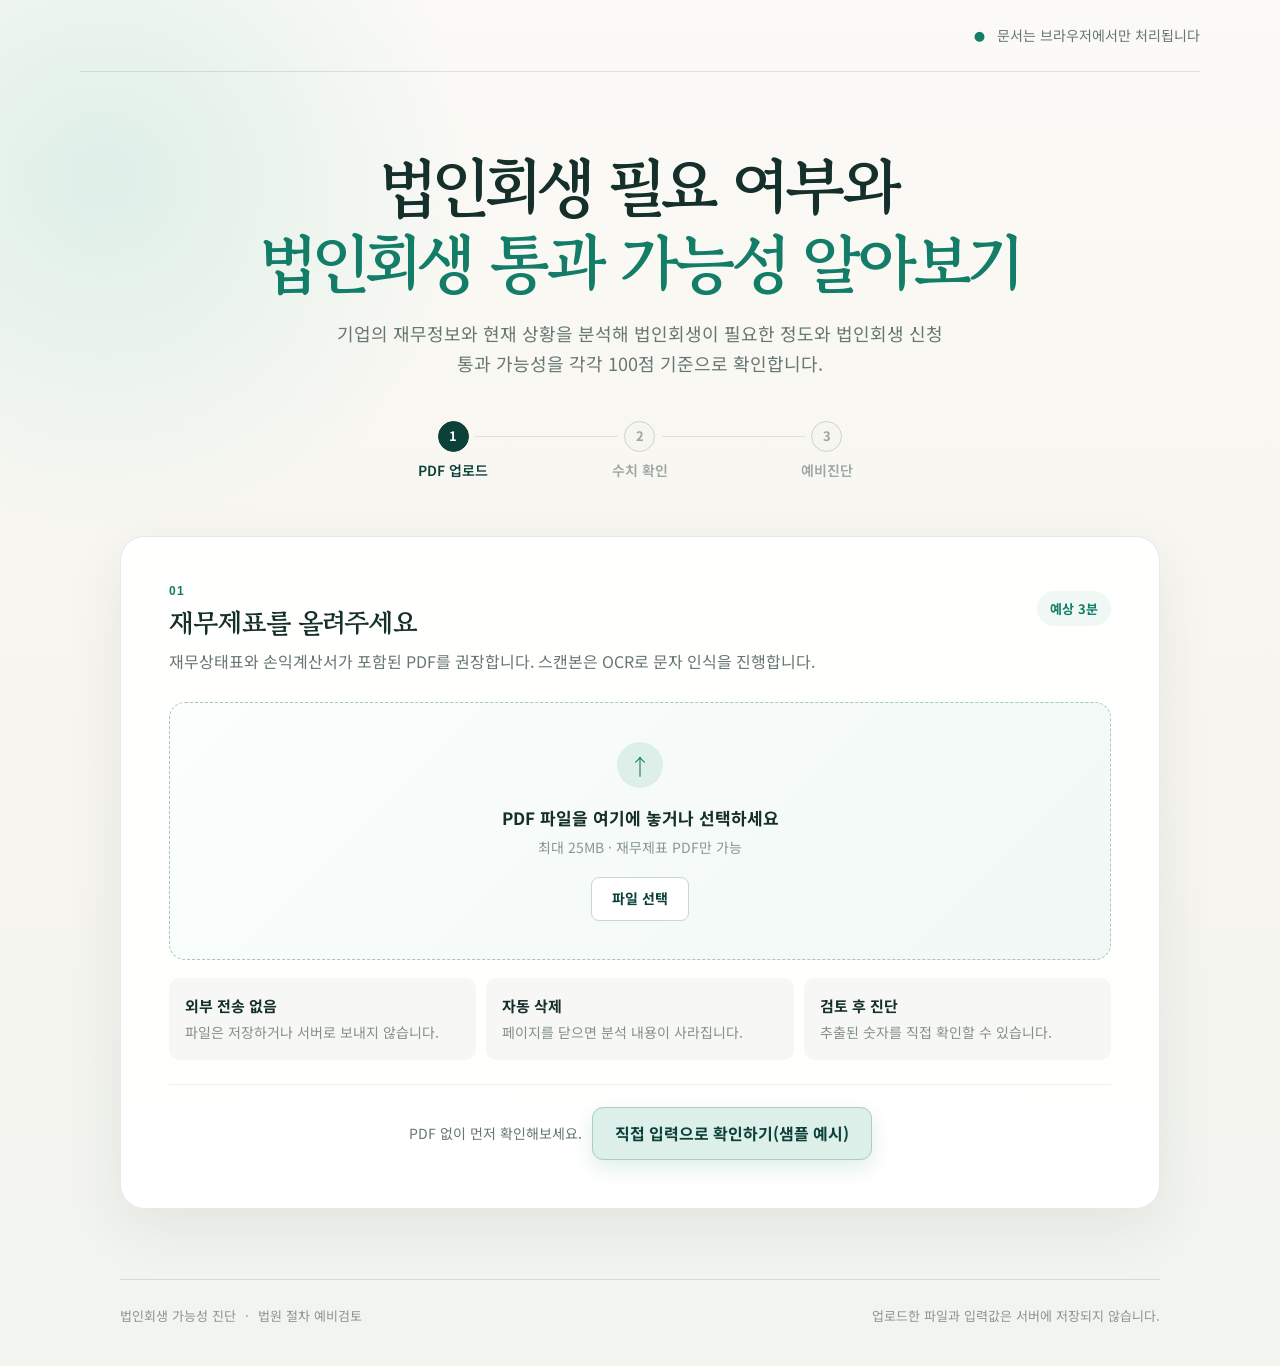
==== commit fd91cb8b: "Add Korean amount labels to financial fields" ====
--- a/index.html
+++ b/index.html
@@ -9,7 +9,7 @@
     />
     <meta name="color-scheme" content="light" />
     <title>법인회생 가능성 예비진단</title>
-    <link rel="stylesheet" href="./styles.css?v=20260806-8" />
+    <link rel="stylesheet" href="./styles.css?v=20260806-9" />
   </head>
   <body>
     <div class="site-shell">
@@ -105,16 +105,16 @@
               <span>음수는 - 기호로 입력</span>
             </div>
             <div class="metric-grid">
-              <label><span>유동자산</span><div class="amount-input"><input name="currentAssets" inputmode="decimal" placeholder="0" /><i>단위 적용</i></div></label>
-              <label><span>유동부채</span><div class="amount-input"><input name="currentLiabilities" inputmode="decimal" placeholder="0" /><i>단위 적용</i></div></label>
-              <label><span>자산총계</span><div class="amount-input"><input name="totalAssets" inputmode="decimal" placeholder="0" required /><i>단위 적용</i></div></label>
-              <label><span>부채총계</span><div class="amount-input"><input name="totalLiabilities" inputmode="decimal" placeholder="0" required /><i>단위 적용</i></div></label>
-              <label><span>매출액</span><div class="amount-input"><input name="revenue" inputmode="decimal" placeholder="0" required /><i>단위 적용</i></div></label>
-              <label><span>영업이익(손실)</span><div class="amount-input"><input name="operatingProfit" inputmode="decimal" placeholder="0" /><i>단위 적용</i></div></label>
-              <label><span>당기순이익(손실)</span><div class="amount-input"><input name="netIncome" inputmode="decimal" placeholder="0" /><i>단위 적용</i></div></label>
-              <label><span>현금 및 현금성자산</span><div class="amount-input"><input name="cash" inputmode="decimal" placeholder="0" /><i>단위 적용</i></div></label>
-              <label><span>이자비용</span><div class="amount-input"><input name="interestExpense" inputmode="decimal" placeholder="0" /><i>단위 적용</i></div></label>
-              <label><span>영업활동 현금흐름</span><div class="amount-input"><input name="operatingCashFlow" inputmode="decimal" placeholder="0" /><i>단위 적용</i></div></label>
+              <label><span>유동자산</span><div class="amount-input"><input name="currentAssets" inputmode="decimal" placeholder="0" /><i>단위 적용</i></div><small class="amount-korean" data-amount-korean="currentAssets"></small></label>
+              <label><span>유동부채</span><div class="amount-input"><input name="currentLiabilities" inputmode="decimal" placeholder="0" /><i>단위 적용</i></div><small class="amount-korean" data-amount-korean="currentLiabilities"></small></label>
+              <label><span>자산총계</span><div class="amount-input"><input name="totalAssets" inputmode="decimal" placeholder="0" required /><i>단위 적용</i></div><small class="amount-korean" data-amount-korean="totalAssets"></small></label>
+              <label><span>부채총계</span><div class="amount-input"><input name="totalLiabilities" inputmode="decimal" placeholder="0" required /><i>단위 적용</i></div><small class="amount-korean" data-amount-korean="totalLiabilities"></small></label>
+              <label><span>매출액</span><div class="amount-input"><input name="revenue" inputmode="decimal" placeholder="0" required /><i>단위 적용</i></div><small class="amount-korean" data-amount-korean="revenue"></small></label>
+              <label><span>영업이익(손실)</span><div class="amount-input"><input name="operatingProfit" inputmode="decimal" placeholder="0" /><i>단위 적용</i></div><small class="amount-korean" data-amount-korean="operatingProfit"></small></label>
+              <label><span>당기순이익(손실)</span><div class="amount-input"><input name="netIncome" inputmode="decimal" placeholder="0" /><i>단위 적용</i></div><small class="amount-korean" data-amount-korean="netIncome"></small></label>
+              <label><span>현금 및 현금성자산</span><div class="amount-input"><input name="cash" inputmode="decimal" placeholder="0" /><i>단위 적용</i></div><small class="amount-korean" data-amount-korean="cash"></small></label>
+              <label><span>이자비용</span><div class="amount-input"><input name="interestExpense" inputmode="decimal" placeholder="0" /><i>단위 적용</i></div><small class="amount-korean" data-amount-korean="interestExpense"></small></label>
+              <label><span>영업활동 현금흐름</span><div class="amount-input"><input name="operatingCashFlow" inputmode="decimal" placeholder="0" /><i>단위 적용</i></div><small class="amount-korean" data-amount-korean="operatingCashFlow"></small></label>
             </div>
 
             <div class="form-section-title situation-title">
@@ -271,6 +271,6 @@
       </footer>
     </div>
 
-    <script type="module" src="./app.js?v=20260806-8"></script>
+    <script type="module" src="./app.js?v=20260806-9"></script>
   </body>
 </html>
--- a/styles.css
+++ b/styles.css
@@ -36,7 +36,7 @@
   margin: 0 auto;
   padding: 24px 0;
   display: flex;
-  justify-content: space-between;
+  justify-content: flex-end;
   align-items: center;
   border-bottom: 1px solid rgba(21, 47, 43, 0.12);
 }
@@ -55,7 +55,7 @@
 .hero { padding: 76px 0 54px; text-align: center; }
 .eyebrow { color: var(--green); font-size: 13px; font-weight: 700; letter-spacing: 0.04em; }
 .eyebrow span { display: inline-grid; place-items: center; width: 22px; height: 22px; margin-right: 8px; border: 1px solid var(--green); border-radius: 50%; font-size: 11px; }
-.hero h1 { margin: 18px 0 20px; font: 700 clamp(38px, 6vw, 64px)/1.18 "Gowun Batang", Georgia, serif; letter-spacing: -0.055em; }
+.hero h1 { margin: 0 0 20px; font: 700 clamp(38px, 6vw, 64px)/1.18 "Gowun Batang", Georgia, serif; letter-spacing: -0.055em; }
 .hero h1 em { color: var(--green); font-style: normal; }
 .hero > p { max-width: 620px; margin: 0 auto; color: var(--muted); font-size: 15px; word-break: keep-all; }
 .steps { max-width: 560px; margin: 42px auto 0; padding: 0; display: grid; grid-template-columns: repeat(3, 1fr); list-style: none; }
@@ -138,20 +138,23 @@
 .secondary-button { border: 1px solid #bdcac5; background: white; color: var(--deep); }
 .result-section { margin: 64px 0 40px; }
 .result-hero { min-height: 340px; padding: 55px 66px; display: flex; align-items: center; justify-content: space-between; gap: 36px; border-radius: 24px 24px 0 0; background: var(--deep); color: white; box-shadow: var(--shadow); }
-.result-copy { max-width: 590px; }
+.result-copy { max-width: 520px; }
 .result-kicker { color: #91cdbd; font-size: 10px; font-weight: 700; letter-spacing: .12em; }
 .result-copy h2 { margin: 13px 0 14px; font: 700 clamp(30px, 5vw, 45px)/1.3 "Gowun Batang", Georgia, serif; letter-spacing: -.045em; }
 .result-copy h2 em { color: #9ed9c7; font-style: normal; }
 .result-copy > p { margin: 0; color: #c6d9d4; font-size: 13px; word-break: keep-all; }
 .result-flags { margin-top: 20px; display: flex; flex-wrap: wrap; gap: 7px; }
 .result-flags span { padding: 6px 10px; border: 1px solid rgba(255,255,255,.18); border-radius: 999px; color: #e2eeeb; font-size: 9px; }
-.score-ring { --score: 0; position: relative; width: 152px; height: 152px; display: grid; place-items: center; flex: none; border-radius: 50%; background: conic-gradient(#9ed9c7 calc(var(--score) * 1%), rgba(255,255,255,.12) 0); }
+.score-panel { display: flex; align-items: center; gap: 14px; flex: none; }
+.score-ring { --score: 0; --ring-color: #9ed9c7; position: relative; width: 136px; height: 136px; display: grid; place-items: center; flex: none; border-radius: 50%; background: conic-gradient(var(--ring-color) calc(var(--score) * 1%), rgba(255,255,255,.12) 0); }
+.need-score-ring { --ring-color: #f0bf7b; }
+.pass-score-ring { --ring-color: #9ed9c7; }
 .score-ring::before { content: ""; position: absolute; inset: 10px; border-radius: 50%; background: var(--deep); }
 .score-ring span, .score-ring small { position: absolute; z-index: 1; }
-.score-ring span { top: 49px; }
-.score-ring b { font: 700 36px/1 Arial, sans-serif; }
+.score-ring span { top: 40px; }
+.score-ring b { font: 700 31px/1 Arial, sans-serif; }
 .score-ring i { color: #9bb8b1; font-size: 10px; font-style: normal; }
-.score-ring small { bottom: 37px; color: #9bb8b1; font-size: 8px; }
+.score-ring small { width: 100%; bottom: 25px; color: #b5cbc6; font-size: 9px; text-align: center; word-break: keep-all; }
 .result-grid { display: grid; grid-template-columns: 1.1fr .9fr 1.2fr; border: 1px solid var(--line); border-top: 0; border-radius: 0 0 20px 20px; background: white; overflow: hidden; }
 .result-card { min-height: 285px; padding: 32px; }
 .result-card + .result-card { border-left: 1px solid var(--line); }
@@ -175,7 +178,7 @@
 .interpretation-heading { margin-bottom: 24px; }
 .interpretation-heading h3 { margin: 0; font: 700 23px/1.4 "Gowun Batang", Georgia, serif; }
 .interpretation-heading p { margin: 7px 0 0; color: var(--muted); font-size: 14px; }
-.interpretation-grid { display: grid; grid-template-columns: repeat(3, 1fr); gap: 14px; }
+.interpretation-grid { display: grid; grid-template-columns: repeat(2, 1fr); gap: 14px; }
 .interpretation-grid section { padding: 22px; border-radius: 12px; background: #f7f9f6; }
 .interpretation-grid section > b { display: block; margin-bottom: 10px; color: var(--green); font: 700 11px/1 Arial, sans-serif; }
 .interpretation-grid strong { display: block; margin-bottom: 9px; font-size: 16px; }
@@ -203,6 +206,8 @@
   .meta-grid { grid-template-columns: 1fr 1fr; }
   .meta-grid label:first-child { grid-column: 1 / -1; }
   .result-hero { padding: 42px 34px; }
+  .result-hero { display: block; }
+  .score-panel { margin-top: 30px; justify-content: center; }
   .result-grid { grid-template-columns: 1fr; }
   .result-card { min-height: 0; }
   .result-card + .result-card { border-left: 0; border-top: 1px solid var(--line); }
@@ -212,7 +217,7 @@
 
 @media (max-width: 560px) {
   .topbar, main, footer { width: min(100% - 28px, 1040px); }
-  .topbar { padding: 17px 0; }
+  .topbar { display: none; }
   .secure-note { display: none; }
   .hero { padding: 52px 0 36px; }
   .hero h1 { font-size: 37px; }
@@ -232,9 +237,10 @@
   .form-actions .primary-button { width: 100%; margin-top: 18px; }
   .result-section { margin-top: 45px; }
   .result-hero { padding: 38px 25px; display: block; border-radius: 17px 17px 0 0; }
-  .score-ring { width: 132px; height: 132px; margin: 30px auto 0; }
-  .score-ring span { top: 41px; }
-  .score-ring small { bottom: 30px; }
+  .score-panel { gap: 10px; }
+  .score-ring { width: 124px; height: 124px; }
+  .score-ring span { top: 36px; }
+  .score-ring small { bottom: 22px; }
   .next-step-card { padding: 26px 21px; }
   .interpretation-card { padding: 28px 21px; }
   .interpretation-grid section { padding: 19px; }
